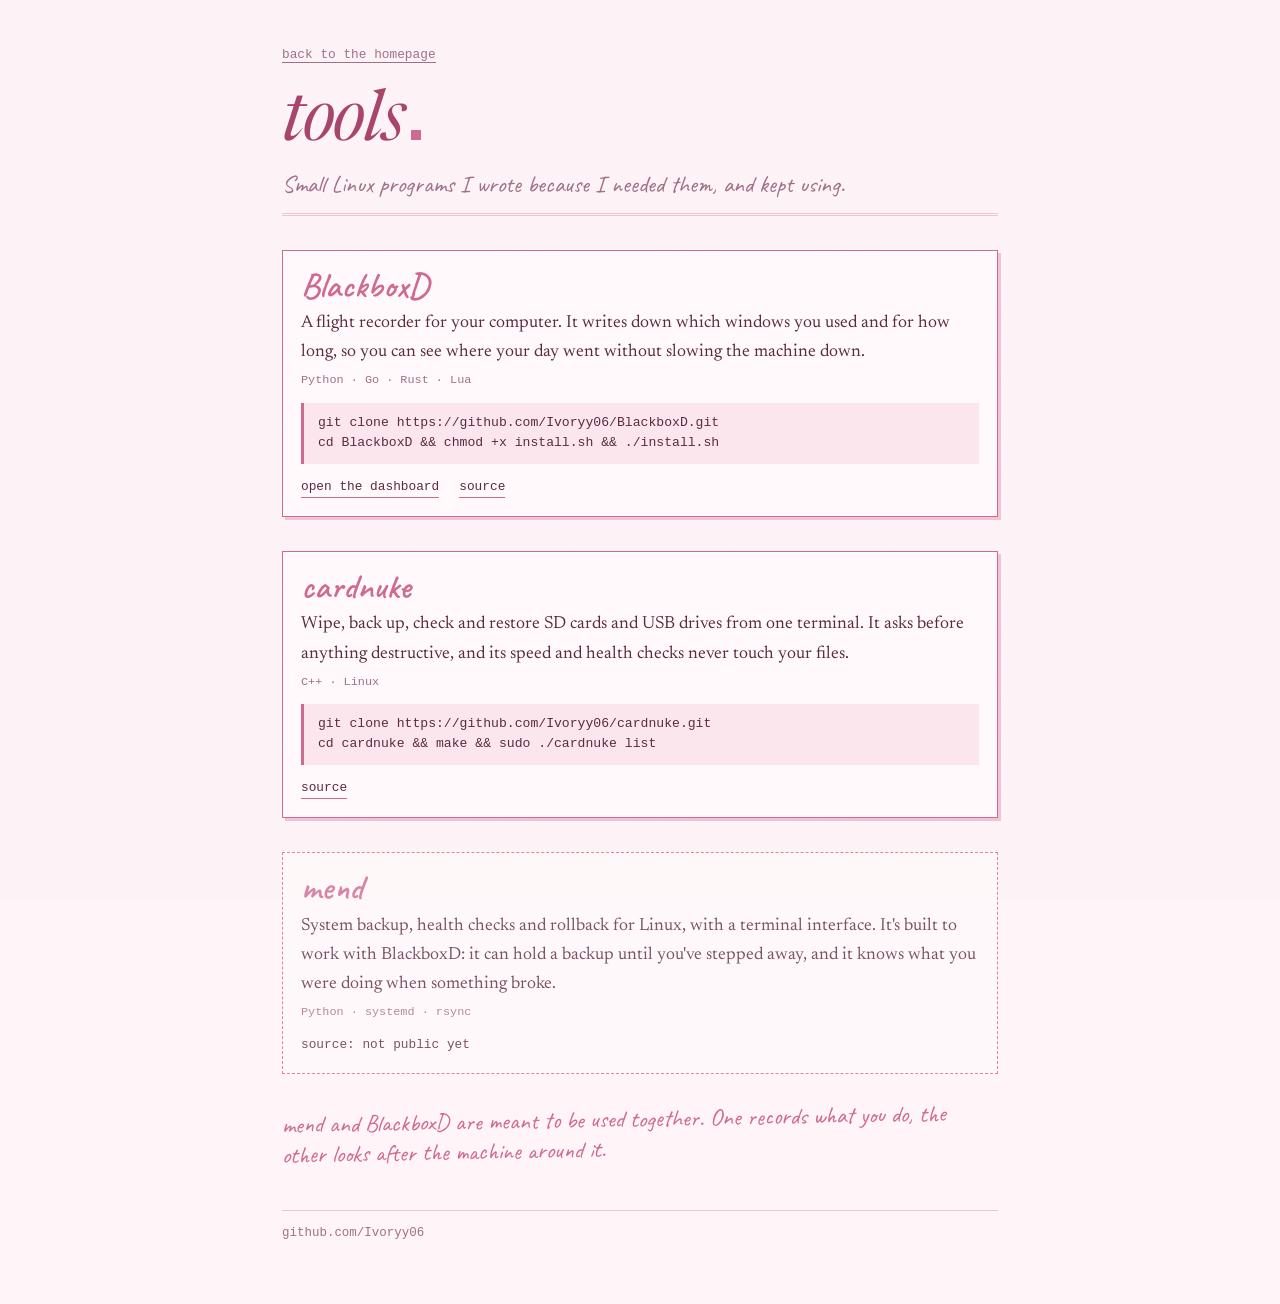
==== tools/index.html @ 8ffbf602 "Homepage: add Tools and What Remains. New tools page for BlackboxD, cardnuke and mend" ====
<!DOCTYPE html>
<html lang="en">
<head>
  <meta charset="UTF-8" />
  <meta name="viewport" content="width=device-width, initial-scale=1.0" />
  <title>Tools – Ivory</title>
  <meta name="description" content="Small Linux programs I wrote because I needed them: BlackboxD, cardnuke and mend." />
  <meta property="og:title" content="Tools – Ivory" />
  <meta property="og:description" content="Small Linux programs I wrote because I needed them: BlackboxD, cardnuke and mend." />
  <meta property="og:type" content="website" />
  <meta property="og:url" content="https://ivy06.me/tools/" />
  <link rel="icon" href="/favicon.svg" type="image/svg+xml" />
  <link rel="preconnect" href="https://fonts.googleapis.com" />
  <link rel="preconnect" href="https://fonts.gstatic.com" crossorigin />
  <link href="https://fonts.googleapis.com/css2?family=Caveat:wght@500;600&family=Newsreader:ital,opsz,wght@0,6..72,400;0,6..72,600;1,6..72,400&display=swap" rel="stylesheet" />
  <style>
    :root {
      --bg: #fff5f8; --sheet: #fff9fb; --ink: #5a2b40; --muted: #a07088;
      --rose: #cf6b91; --wine: #a8456b; --rule: #f0c4d8; --code: #fbe6ee;
      --serif: 'Newsreader', Georgia, 'Times New Roman', serif;
      --hand: 'Caveat', 'Segoe Print', 'Bradley Hand', cursive;
      --mono: ui-monospace, SFMono-Regular, Menlo, Consolas, monospace;
    }
    @media (prefers-color-scheme: dark) {
      :root { --bg: #1a0d12; --sheet: #2a1520; --ink: #f6dce6; --muted: #c090a8; --rose: #f0a0c0; --wine: #f6bdd3; --rule: #5a2f44; --code: #1f0f17; }
    }
    * { box-sizing: border-box; margin: 0; padding: 0; }
    body { background: var(--bg); color: var(--ink); font: 400 1.1rem/1.65 var(--serif); min-height: 100vh; }
    body::before { content: ""; position: fixed; inset: 0; pointer-events: none; opacity: .06; z-index: 0;
      background-image: url("data:image/svg+xml,%3Csvg xmlns='http://www.w3.org/2000/svg' width='160' height='160'%3E%3Cfilter id='n'%3E%3CfeTurbulence type='fractalNoise' baseFrequency='.9' numOctaves='2' stitchTiles='stitch'/%3E%3C/filter%3E%3Crect width='100%25' height='100%25' filter='url(%23n)'/%3E%3C/svg%3E"); }
    a { color: inherit; text-decoration: none; }
    :focus-visible { outline: 2px solid var(--rose); outline-offset: 3px; }
    .wrap { position: relative; z-index: 1; max-width: 760px; margin: 0 auto; padding: 40px 22px 60px; }
    .back { font-family: var(--mono); font-size: .8rem; color: var(--muted); border-bottom: 1px solid var(--muted); }
    .back:hover { color: var(--rose); border-bottom-color: var(--rose); }
    header { margin-top: 22px; padding-bottom: 14px; border-bottom: 3px double var(--rule); }
    h1 { font-size: clamp(2.8rem, 12vw, 4.4rem); font-style: italic; font-weight: 400; line-height: .95; letter-spacing: -.02em; color: var(--wine); }
    h1::after { content: ""; display: inline-block; width: .14em; height: .14em; margin-left: .1em; background: var(--rose); }
    .note { font-family: var(--hand); font-size: 1.5rem; line-height: 1.2; color: var(--muted); margin-top: 12px; max-width: 28em; }

    .tool { margin-top: 34px; padding: 16px 18px 18px; border: 1.5px solid var(--rose); background: var(--sheet); box-shadow: 3px 3px 0 var(--rule); }
    .tool.soon { border-style: dashed; box-shadow: none; opacity: .8; }
    .tool h2 { font-family: var(--hand); font-weight: 600; font-size: 2.2rem; line-height: 1.1; color: var(--rose); }
    .tool p { margin-top: 4px; }
    .tags { font-family: var(--mono); font-size: .74rem; color: var(--muted); margin-top: 8px; }
    pre { margin-top: 12px; padding: 10px 14px; background: var(--code); border-left: 3px solid var(--rose); font: .82rem/1.55 var(--mono); overflow-x: auto; white-space: pre; }
    .links { margin-top: 12px; display: flex; flex-wrap: wrap; gap: 6px 20px; font-family: var(--mono); font-size: .8rem; }
    .links a { border-bottom: 1px solid var(--rose); }
    .links a:hover { color: var(--rose); }
    .pair { margin-top: 30px; font-family: var(--hand); font-size: 1.5rem; line-height: 1.25; color: var(--rose); transform: rotate(-1deg); max-width: 28em; }
    footer { margin-top: 46px; padding-top: 12px; border-top: 1px solid var(--rule); font-family: var(--mono); font-size: .78rem; color: var(--muted); }
  </style>
</head>
<body>
  <div class="wrap">
    <a class="back" href="/">back to the homepage</a>
    <header>
      <h1>tools</h1>
      <p class="note">Small Linux programs I wrote because I needed them, and kept using.</p>
    </header>

    <section class="tool">
      <h2>BlackboxD</h2>
      <p>A flight recorder for your computer. It writes down which windows you used and for how long, so you can see where your day went without slowing the machine down.</p>
      <p class="tags">Python · Go · Rust · Lua</p>
      <pre>git clone https://github.com/Ivoryy06/BlackboxD.git
cd BlackboxD &amp;&amp; chmod +x install.sh &amp;&amp; ./install.sh</pre>
      <div class="links"><a href="/BlackboxD/">open the dashboard</a><a href="https://github.com/Ivoryy06/BlackboxD" target="_blank" rel="noopener noreferrer">source</a></div>
    </section>

    <section class="tool">
      <h2>cardnuke</h2>
      <p>Wipe, back up, check and restore SD cards and USB drives from one terminal. It asks before anything destructive, and its speed and health checks never touch your files.</p>
      <p class="tags">C++ · Linux</p>
      <pre>git clone https://github.com/Ivoryy06/cardnuke.git
cd cardnuke &amp;&amp; make &amp;&amp; sudo ./cardnuke list</pre>
      <div class="links"><a href="https://github.com/Ivoryy06/cardnuke" target="_blank" rel="noopener noreferrer">source</a></div>
    </section>

    <section class="tool soon">
      <h2>mend</h2>
      <p>System backup, health checks and rollback for Linux, with a terminal interface. It's built to work with BlackboxD: it can hold a backup until you've stepped away, and it knows what you were doing when something broke.</p>
      <p class="tags">Python · systemd · rsync</p>
      <div class="links"><span>source: not public yet</span></div>
    </section>

    <p class="pair">mend and BlackboxD are meant to be used together. One records what you do, the other looks after the machine around it.</p>

    <footer><a href="https://github.com/Ivoryy06" target="_blank" rel="noopener noreferrer">github.com/Ivoryy06</a></footer>
  </div>
</body>
</html>
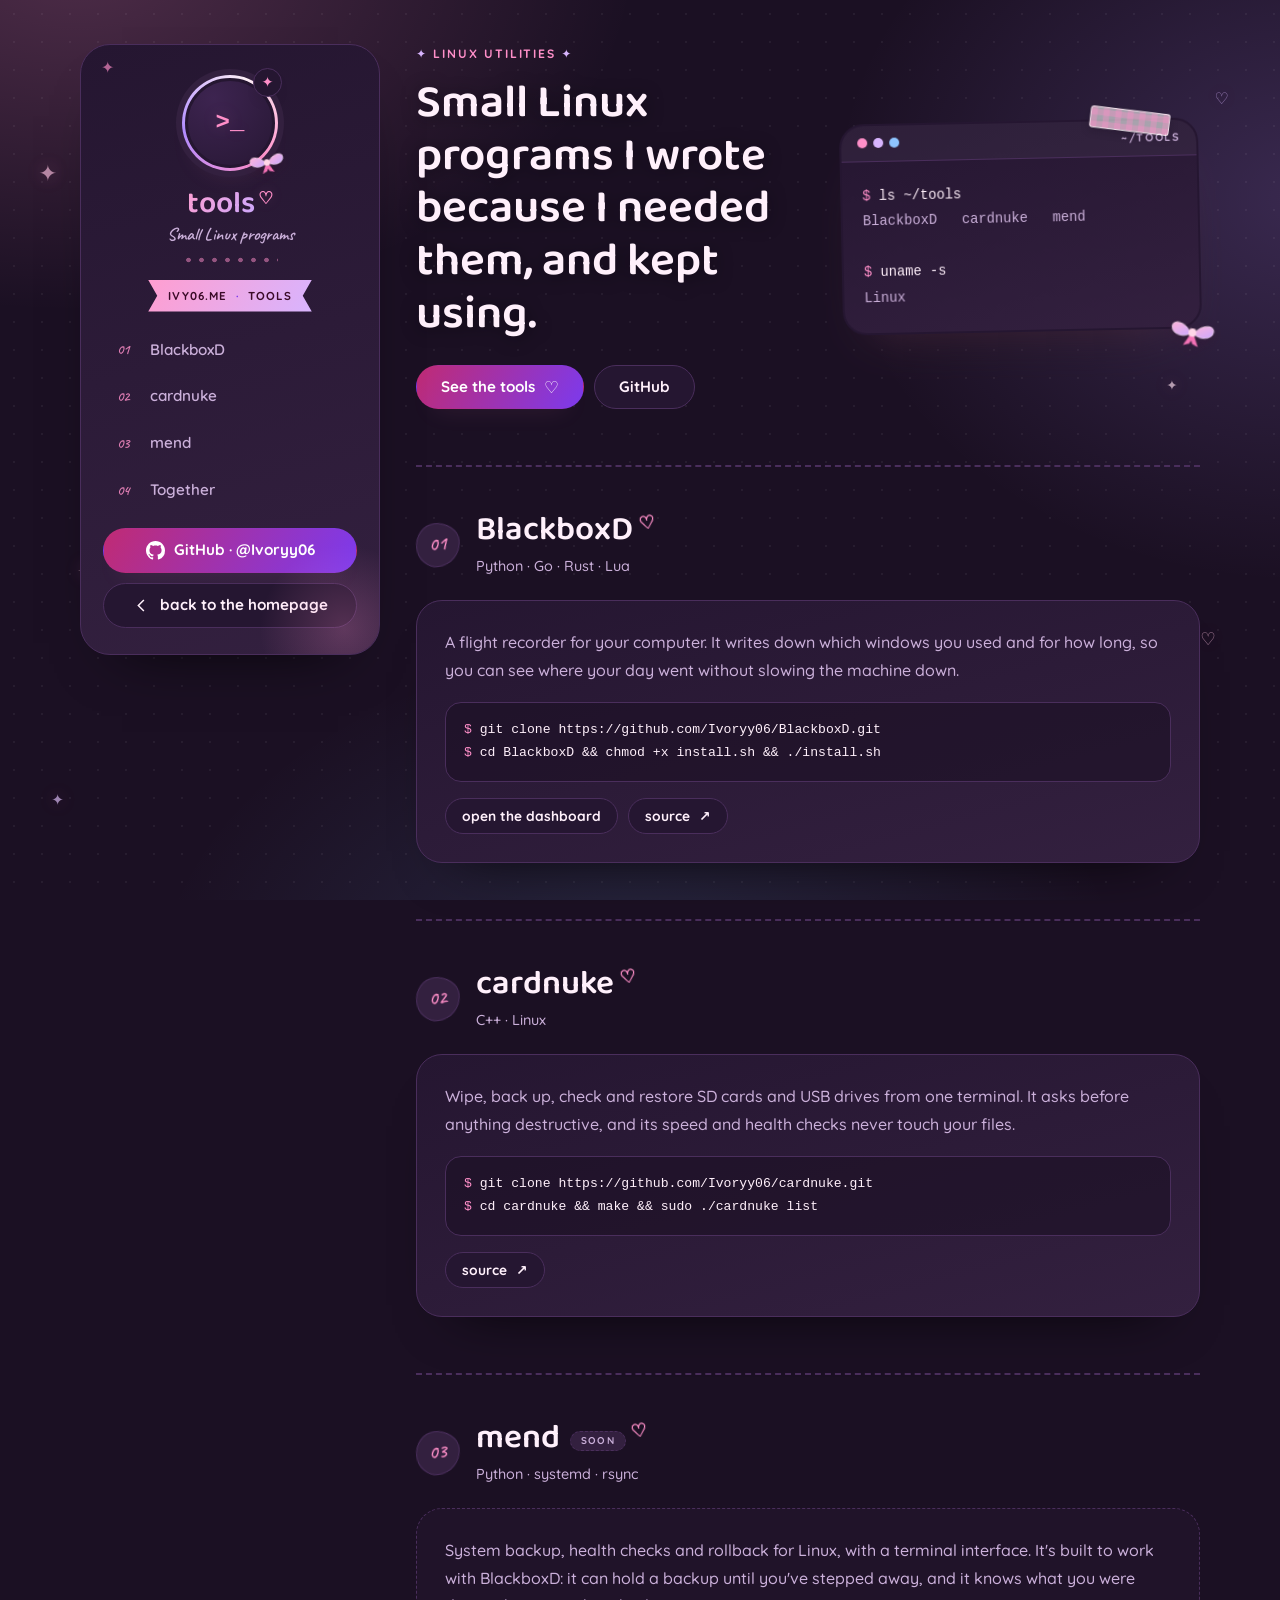
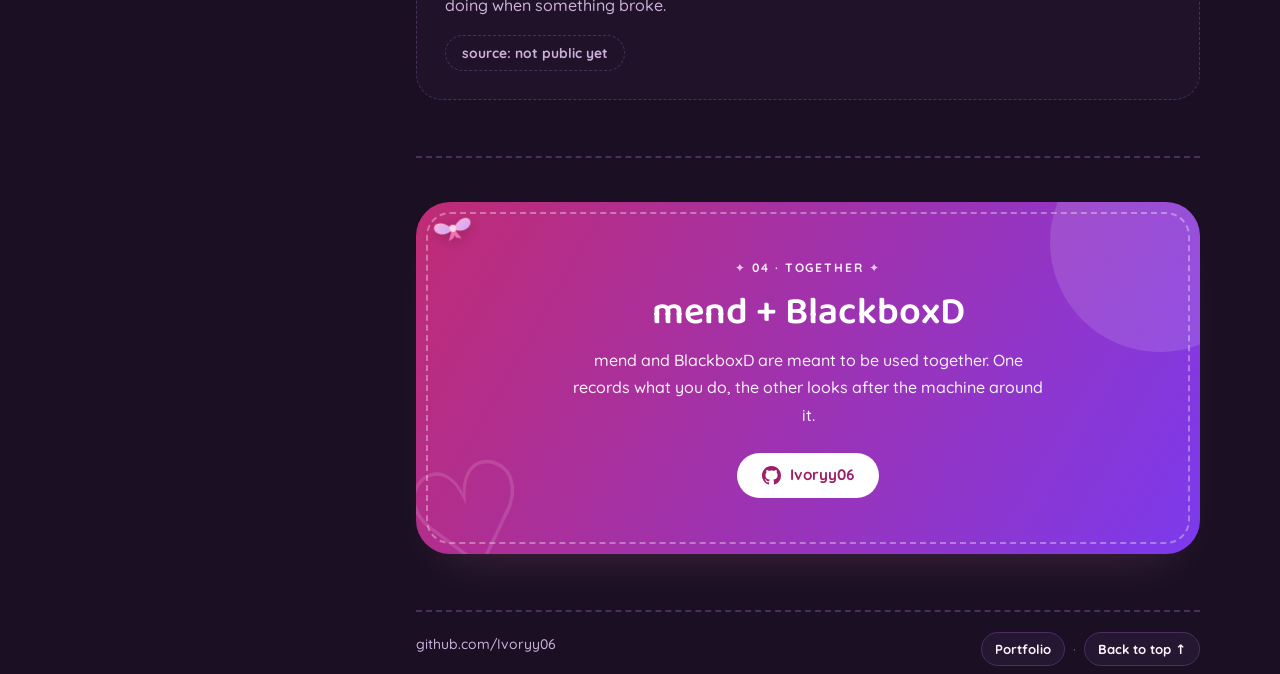
==== commit 86d94811: "restyle the tools page to match the dark diary palette" ====
--- a/tools/index.html
+++ b/tools/index.html
@@ -2,91 +2,639 @@
 <html lang="en">
 <head>
   <meta charset="UTF-8" />
-  <meta name="viewport" content="width=device-width, initial-scale=1.0" />
+  <meta name="viewport" content="width=device-width, initial-scale=1, viewport-fit=cover" />
   <title>Tools – Ivory</title>
   <meta name="description" content="Small Linux programs I wrote because I needed them: BlackboxD, cardnuke and mend." />
   <meta property="og:title" content="Tools – Ivory" />
   <meta property="og:description" content="Small Linux programs I wrote because I needed them: BlackboxD, cardnuke and mend." />
   <meta property="og:type" content="website" />
   <meta property="og:url" content="https://ivy06.me/tools/" />
+  <meta name="color-scheme" content="dark" />
+  <meta name="theme-color" content="#1b1023" />
   <link rel="icon" href="/favicon.svg" type="image/svg+xml" />
   <link rel="preconnect" href="https://fonts.googleapis.com" />
   <link rel="preconnect" href="https://fonts.gstatic.com" crossorigin />
-  <link href="https://fonts.googleapis.com/css2?family=Caveat:wght@500;600&family=Newsreader:ital,opsz,wght@0,6..72,400;0,6..72,600;1,6..72,400&display=swap" rel="stylesheet" />
+  <link href="https://fonts.googleapis.com/css2?family=Baloo+2:wght@500;600;700&family=Caveat:wght@500;600&family=Quicksand:wght@400;500;600;700&display=swap" rel="stylesheet" />
   <style>
+    /* The same dark candy palette as the diary and the portfolio. */
     :root {
-      --bg: #fff5f8; --sheet: #fff9fb; --ink: #5a2b40; --muted: #a07088;
-      --rose: #cf6b91; --wine: #a8456b; --rule: #f0c4d8; --code: #fbe6ee;
-      --serif: 'Newsreader', Georgia, 'Times New Roman', serif;
-      --hand: 'Caveat', 'Segoe Print', 'Bradley Hand', cursive;
+      color-scheme: dark;
+      --bg: #1b1023;
+      --panel: #251631;
+      --panel-2: #33203f;
+      --line: #4a2e5c;
+      --text: #fff0fb;
+      --muted: #cbb0da;
+      --primary: #ff8fc9;
+      --accent: #d8b4fe;
+      --grad: linear-gradient(120deg, #ff8fc9, #b18cff);
+      --grad-strong: linear-gradient(120deg, #c02b74, #7c3aed);
+      --grad-text: linear-gradient(120deg, #ff9ed0, #c9a8ff);
+      --surface: linear-gradient(165deg, #251631, #33203f);
+      --shadow: 0 30px 60px -42px rgba(0, 0, 0, .95);
+      --glow: rgba(255, 143, 201, .22);
+      --pastel-panel: linear-gradient(160deg, rgba(255, 182, 216, .20), rgba(201, 168, 255, .16));
+      --font-display: "Baloo 2", "Trebuchet MS", "Segoe UI", sans-serif;
+      --font-body: "Quicksand", system-ui, -apple-system, "Segoe UI", sans-serif;
+      --font-hand: "Caveat", "Segoe Script", cursive;
       --mono: ui-monospace, SFMono-Regular, Menlo, Consolas, monospace;
-    }
-    @media (prefers-color-scheme: dark) {
-      :root { --bg: #1a0d12; --sheet: #2a1520; --ink: #f6dce6; --muted: #c090a8; --rose: #f0a0c0; --wine: #f6bdd3; --rule: #5a2f44; --code: #1f0f17; }
-    }
-    * { box-sizing: border-box; margin: 0; padding: 0; }
-    body { background: var(--bg); color: var(--ink); font: 400 1.1rem/1.65 var(--serif); min-height: 100vh; }
-    body::before { content: ""; position: fixed; inset: 0; pointer-events: none; opacity: .06; z-index: 0;
-      background-image: url("data:image/svg+xml,%3Csvg xmlns='http://www.w3.org/2000/svg' width='160' height='160'%3E%3Cfilter id='n'%3E%3CfeTurbulence type='fractalNoise' baseFrequency='.9' numOctaves='2' stitchTiles='stitch'/%3E%3C/filter%3E%3Crect width='100%25' height='100%25' filter='url(%23n)'/%3E%3C/svg%3E"); }
-    a { color: inherit; text-decoration: none; }
-    :focus-visible { outline: 2px solid var(--rose); outline-offset: 3px; }
-    .wrap { position: relative; z-index: 1; max-width: 760px; margin: 0 auto; padding: 40px 22px 60px; }
-    .back { font-family: var(--mono); font-size: .8rem; color: var(--muted); border-bottom: 1px solid var(--muted); }
-    .back:hover { color: var(--rose); border-bottom-color: var(--rose); }
-    header { margin-top: 22px; padding-bottom: 14px; border-bottom: 3px double var(--rule); }
-    h1 { font-size: clamp(2.8rem, 12vw, 4.4rem); font-style: italic; font-weight: 400; line-height: .95; letter-spacing: -.02em; color: var(--wine); }
-    h1::after { content: ""; display: inline-block; width: .14em; height: .14em; margin-left: .1em; background: var(--rose); }
-    .note { font-family: var(--hand); font-size: 1.5rem; line-height: 1.2; color: var(--muted); margin-top: 12px; max-width: 28em; }
-
-    .tool { margin-top: 34px; padding: 16px 18px 18px; border: 1.5px solid var(--rose); background: var(--sheet); box-shadow: 3px 3px 0 var(--rule); }
-    .tool.soon { border-style: dashed; box-shadow: none; opacity: .8; }
-    .tool h2 { font-family: var(--hand); font-weight: 600; font-size: 2.2rem; line-height: 1.1; color: var(--rose); }
-    .tool p { margin-top: 4px; }
-    .tags { font-family: var(--mono); font-size: .74rem; color: var(--muted); margin-top: 8px; }
-    pre { margin-top: 12px; padding: 10px 14px; background: var(--code); border-left: 3px solid var(--rose); font: .82rem/1.55 var(--mono); overflow-x: auto; white-space: pre; }
-    .links { margin-top: 12px; display: flex; flex-wrap: wrap; gap: 6px 20px; font-family: var(--mono); font-size: .8rem; }
-    .links a { border-bottom: 1px solid var(--rose); }
-    .links a:hover { color: var(--rose); }
-    .pair { margin-top: 30px; font-family: var(--hand); font-size: 1.5rem; line-height: 1.25; color: var(--rose); transform: rotate(-1deg); max-width: 28em; }
-    footer { margin-top: 46px; padding-top: 12px; border-top: 1px solid var(--rule); font-family: var(--mono); font-size: .78rem; color: var(--muted); }
+      --max: 1120px;
+      --ease: cubic-bezier(.22, .75, .3, 1);
+    }
+
+    * { box-sizing: border-box; }
+    html { scroll-behavior: smooth; scroll-padding-top: 24px; -webkit-text-size-adjust: 100%; }
+    body {
+      margin: 0;
+      background: var(--bg);
+      color: var(--text);
+      font: 500 1rem/1.7 var(--font-body);
+      -webkit-font-smoothing: antialiased;
+      overflow-x: hidden;
+      scrollbar-color: var(--primary) transparent;
+      scrollbar-width: thin;
+    }
+    ::-webkit-scrollbar { width: 12px; height: 12px; }
+    ::-webkit-scrollbar-track { background: transparent; }
+    ::-webkit-scrollbar-thumb { background: var(--grad); border: 3px solid var(--bg); border-radius: 999px; }
+
+    /* A soft pink / lavender / sky wash instead of a photo backdrop. */
+    body::before {
+      content: "";
+      position: fixed;
+      inset: 0;
+      z-index: -2;
+      pointer-events: none;
+      background:
+        radial-gradient(900px 560px at 6% -4%, rgba(255, 143, 201, .22), transparent 62%),
+        radial-gradient(760px 620px at 102% 22%, rgba(177, 140, 255, .20), transparent 62%),
+        radial-gradient(820px 600px at 50% 112%, rgba(120, 190, 255, .14), transparent 60%),
+        var(--bg);
+    }
+    /* A faint dot grid, like a page of squared paper. */
+    body::after {
+      content: "";
+      position: fixed;
+      inset: 0;
+      z-index: -1;
+      pointer-events: none;
+      opacity: .4;
+      background-image: radial-gradient(rgba(255, 240, 251, .14) 1px, transparent 1.5px);
+      background-size: 28px 28px;
+    }
+
+    img { max-width: 100%; display: block; }
+    a { color: var(--accent); }
+    ::selection { background: #ffb3d9; color: #3a0b28; }
+    :focus-visible { outline: 3px solid var(--accent); outline-offset: 3px; border-radius: 10px; }
+
+    .skip {
+      position: fixed; left: 16px; top: -70px; z-index: 100;
+      padding: 10px 16px; border-radius: 999px;
+      background: var(--primary); color: var(--panel);
+      text-decoration: none; font-weight: 700; transition: top .2s;
+    }
+    .skip:focus { top: 14px; }
+
+    /* Pink sparkles drifting behind the cards. */
+    .sparkles { position: fixed; inset: 0; z-index: -1; overflow: hidden; pointer-events: none; }
+    .sparkles span {
+      position: absolute; line-height: 1; opacity: .65;
+      text-shadow: 0 0 18px rgba(255, 143, 201, .5);
+      animation: drift 9s ease-in-out infinite;
+    }
+    .sparkles .s1 { left: 3%; top: 18%; font-size: 1.4rem; color: #ffc2e2; }
+    .sparkles .s2 { right: 4%; top: 10%; font-size: 1rem; color: #d8b4fe; animation-delay: -2.5s; }
+    .sparkles .s3 { left: 6%; top: 62%; font-size: 1.5rem; color: #ffd6ec; animation-delay: -4.5s; }
+    .sparkles .s4 { right: 5%; top: 70%; font-size: 1.1rem; color: #ffc2e2; animation-delay: -1.5s; }
+    .sparkles .s5 { left: 4%; top: 88%; font-size: .95rem; color: #e3c4ff; animation-delay: -6s; }
+    .sparkles .s6 { right: 8%; top: 42%; font-size: .85rem; color: #ffe0f1; animation-delay: -3.5s; }
+
+    /* The little bow drawing, reused as a sticker. */
+    .sprite { position: absolute; width: 0; height: 0; overflow: hidden; }
+    .bow { position: absolute; display: block; pointer-events: none; filter: drop-shadow(0 4px 6px rgba(60, 10, 40, .25)); }
+
+    /* Page frame: profile card on the left, content on the right. */
+    .stage {
+      width: min(var(--max), 100% - 32px);
+      margin: 0 auto;
+      padding: clamp(16px, 4vw, 44px) 0 0;
+      display: grid;
+      gap: clamp(20px, 3vw, 36px);
+      align-items: start;
+    }
+    .card {
+      background: var(--surface);
+      border: 1.5px solid var(--line);
+      border-radius: 28px;
+      box-shadow: var(--shadow);
+    }
+
+    /* ---------- profile card ---------- */
+    .side { position: sticky; top: clamp(16px, 4vw, 44px); }
+    .profile { position: relative; padding: 26px 22px; display: grid; gap: 16px; border-radius: 30px; overflow: hidden; }
+    .profile::before {
+      content: "✦"; position: absolute; top: 14px; left: 20px;
+      font: 600 1rem/1 var(--font-body); color: var(--primary); opacity: .65;
+      animation: twinkle 4s ease-in-out infinite; pointer-events: none;
+    }
+    .profile::after {
+      content: ""; position: absolute; right: -50px; bottom: -60px; width: 170px; height: 170px;
+      border-radius: 50%; background: radial-gradient(circle, var(--glow), transparent 70%); pointer-events: none;
+    }
+
+    .avatar {
+      position: relative; width: 96px; height: 96px; margin: 4px auto 0; padding: 3px;
+      border-radius: 50%; background: conic-gradient(from 140deg, #ff8fc9, #b18cff, #fff0f8, #ff8fc9);
+      box-shadow: 0 0 0 6px var(--panel-2), 0 16px 30px -20px var(--glow);
+      animation: bob 7s ease-in-out infinite;
+    }
+    .avatar::after {
+      content: "✦"; position: absolute; top: -7px; right: -4px; display: grid; place-items: center;
+      width: 27px; height: 27px; border-radius: 50%;
+      background: var(--panel); color: var(--primary); border: 1.5px solid var(--line);
+      font: 700 .9rem/1 var(--font-body); box-shadow: 0 8px 16px -10px rgba(0, 0, 0, .45);
+      animation: twinkle 3.5s ease-in-out infinite;
+    }
+    .avatar-face {
+      display: grid; place-items: center; width: 100%; height: 100%;
+      border-radius: 50%; border: 3px solid var(--panel);
+      background: radial-gradient(120% 120% at 30% 20%, #3d2450, #251631);
+      font: 600 1.5rem/1 var(--mono); color: var(--primary);
+      text-shadow: 0 0 18px var(--glow);
+    }
+    .avatar-bow { right: -8px; bottom: -4px; width: 38px; height: 24px; transform: rotate(-10deg); }
+
+    .who { text-align: center; }
+    .name {
+      margin: 0; font: 600 1.9rem/1.1 var(--font-display);
+      letter-spacing: 0; color: var(--text);
+    }
+    .name::after {
+      content: "♡"; display: inline-block; margin-left: .22em; font-size: .55em;
+      color: var(--primary); vertical-align: .5em; text-shadow: 0 0 14px var(--glow);
+      animation: twinkle 4.5s ease-in-out infinite;
+    }
+    .name em {
+      font-style: normal;
+      background: var(--grad-text); -webkit-background-clip: text; background-clip: text; color: transparent;
+    }
+    .role { margin: 4px 0 0; font: 600 1.12rem/1.2 var(--font-hand); color: var(--muted); }
+    .role::after {
+      content: ""; display: block; width: 96px; height: 8px; margin: 10px auto 0;
+      background: radial-gradient(circle, var(--primary) 0 2px, transparent 2.6px) repeat-x;
+      background-size: 13px 8px; opacity: .5;
+    }
+
+    /* The little ribbon under the avatar. */
+    .where {
+      margin: 0 auto; padding: 6px 20px; width: fit-content;
+      background: linear-gradient(120deg, #ff9ed0, #d8b4fe);
+      color: #3a0b28; font-size: .72rem; font-weight: 800;
+      letter-spacing: .1em; text-transform: uppercase;
+      clip-path: polygon(0 0, 100% 0, calc(100% - 9px) 50%, 100% 100%, 0 100%, 9px 50%);
+      box-shadow: 0 8px 16px -10px var(--glow);
+    }
+    .where span { margin: 0 .35em; color: #7c3aed; }
+
+    .menu { display: flex; flex-direction: column; gap: 3px; }
+    .menu a {
+      display: flex; align-items: center; gap: 10px;
+      padding: 9px 14px; border-radius: 999px; text-decoration: none;
+      font-size: .95rem; font-weight: 600; color: var(--muted);
+      transition: background .18s, color .18s, transform .18s var(--ease);
+    }
+    .menu .n { font: 600 .9rem/1 var(--font-hand); color: var(--primary); opacity: .85; min-width: 1.6em; }
+    .menu a:hover { background: var(--panel-2); color: var(--text); transform: translateX(3px); }
+    .menu a::after {
+      content: "♡"; margin-left: auto; font-size: .8rem; color: var(--primary);
+      opacity: 0; transform: scale(.5) rotate(-14deg);
+      transition: opacity .18s, transform .25s var(--ease);
+    }
+    .menu a:hover::after { opacity: 1; transform: none; }
+
+    /* ---------- buttons ---------- */
+    .btn {
+      display: inline-flex; align-items: center; justify-content: center; gap: 9px;
+      padding: 12px 24px; border-radius: 999px; border: 1.5px solid transparent;
+      font: 700 .95rem/1.2 var(--font-body); text-decoration: none; cursor: pointer;
+      transition: transform .25s cubic-bezier(.34, 1.56, .64, 1), background .2s, border-color .2s, color .2s, box-shadow .25s;
+    }
+    .btn svg { width: 19px; height: 19px; fill: none; stroke: currentColor; stroke-width: 1.9; }
+    .btn svg.ico-fill { stroke: none; }
+    .btn svg.ico-fill path { fill: currentColor; stroke: none; }
+    .btn.primary { background: var(--grad-strong); color: #fff; box-shadow: 0 14px 26px -18px var(--glow); }
+    .btn.primary:hover { transform: translateY(-2px) rotate(-1deg); box-shadow: 0 20px 32px -16px var(--glow); filter: brightness(1.06); }
+    .btn.ghost { background: var(--panel); color: var(--text); border-color: var(--line); }
+    .btn.ghost:hover { border-color: var(--primary); color: var(--primary); background: var(--panel-2); transform: translateY(-2px); }
+    .btn.primary:active, .btn.ghost:active { transform: scale(.96); }
+    .btn.wide { width: 100%; }
+    .btn.small { padding: 9px 16px; font-size: .86rem; }
+    .btn.small svg { width: 16px; height: 16px; }
+    .profile-actions { display: grid; gap: 10px; }
+
+    /* ---------- main column ---------- */
+    .main { display: grid; gap: clamp(34px, 5vw, 56px); padding-bottom: 8px; min-width: 0; }
+    /* Let columns shrink on small screens, so long code lines scroll inside their box. */
+    .stage > *, .main > *, .hero > *, .block { min-width: 0; }
+
+    .hero { display: grid; gap: 26px; align-items: center; }
+    .eyebrow {
+      margin: 0 0 12px; font-size: .76rem; font-weight: 700; letter-spacing: .16em;
+      text-transform: uppercase; color: var(--primary);
+    }
+    .eyebrow::before { content: "✦ "; color: var(--accent); }
+    .eyebrow::after { content: " ✦"; color: var(--accent); }
+    .hero-title {
+      margin: 0; font: 600 clamp(2.05rem, 4.4vw, 2.9rem)/1.14 var(--font-display);
+      letter-spacing: 0; color: var(--text); text-shadow: 0 2px 18px rgba(10, 5, 15, .45);
+    }
+    .hero-p { margin: 16px 0 0; max-width: 34em; color: var(--muted); }
+    .cta { display: flex; flex-wrap: wrap; gap: 10px; margin-top: 24px; }
+    .cta .btn.primary::after { content: "♡"; font-size: 1.1em; line-height: 1; transition: transform .25s var(--ease); }
+    .cta .btn.primary:hover::after { transform: scale(1.35) rotate(-14deg); }
+
+    /* The terminal drawing stands in for the portfolio's photo. */
+    .terminal-wrap { position: relative; transform: rotate(-1.2deg); }
+    .terminal-wrap::before {
+      content: ""; position: absolute; top: -9px; right: 28px; z-index: 2; width: 78px; height: 20px;
+      background-color: rgba(255, 255, 255, .58);
+      background-image:
+        repeating-linear-gradient(0deg, rgba(255, 143, 201, .34) 0 6px, transparent 6px 12px),
+        repeating-linear-gradient(90deg, rgba(255, 143, 201, .34) 0 6px, transparent 6px 12px);
+      border: 1px solid rgba(255, 255, 255, .7); border-radius: 3px;
+      transform: rotate(8deg); box-shadow: 0 3px 8px rgba(15, 6, 22, .18); pointer-events: none;
+    }
+    .terminal {
+      overflow: hidden; border-radius: 24px;
+      border: 2px solid var(--panel); background: var(--surface);
+      box-shadow: 0 26px 45px -30px var(--glow), var(--shadow);
+    }
+    .term-bar {
+      display: flex; align-items: center; gap: 6px; padding: 12px 16px;
+      background: rgba(255, 255, 255, .04); border-bottom: 1.5px solid var(--line);
+    }
+    .term-bar i { width: 10px; height: 10px; border-radius: 50%; background: #ff8fc9; }
+    .term-bar i:nth-child(2) { background: #d8b4fe; }
+    .term-bar i:nth-child(3) { background: #8ec5ff; }
+    .term-bar b {
+      margin-left: auto; font: 700 .68rem/1 var(--font-body);
+      letter-spacing: .14em; text-transform: uppercase; color: var(--muted);
+    }
+    .terminal pre {
+      margin: 0; padding: 22px 20px; overflow-x: auto;
+      font: 500 .86rem/1.85 var(--mono); color: var(--text);
+    }
+    .terminal .p { color: var(--primary); }
+    .terminal .out { color: var(--muted); }
+    .terminal-wrap .bow { right: -14px; bottom: -20px; width: 48px; height: 30px; transform: rotate(10deg); z-index: 3; }
+
+    /* ---------- section blocks ---------- */
+    .block { padding-top: clamp(28px, 4vw, 44px); border-top: 2px dashed var(--line); }
+    .block-head { display: flex; gap: 16px; align-items: center; margin-bottom: 22px; }
+    .block-head .num {
+      flex: none; display: grid; place-items: center; width: 44px; height: 44px;
+      border-radius: 46% 54% 55% 45% / 52% 44% 56% 48%;
+      background: var(--panel-2); border: 1.5px solid var(--line);
+      font: 600 1.2rem/1 var(--font-hand); color: var(--primary); transform: rotate(-6deg);
+    }
+    .block-head h2 {
+      margin: 0; font: 600 clamp(1.6rem, 3vw, 2.1rem)/1.15 var(--font-display);
+      letter-spacing: 0; color: var(--text);
+    }
+    .block-head h2::after {
+      content: "♡"; display: inline-block; margin-left: .3em; font-size: .55em;
+      color: var(--primary); vertical-align: .55em; transform: rotate(-10deg);
+    }
+    .block-head p:not(.eyebrow) { margin: 4px 0 0; font-size: .9rem; color: var(--muted); }
+    .soon-badge {
+      display: inline-block; margin-left: 10px; padding: 4px 10px; border-radius: 999px;
+      background: var(--panel-2); border: 1px dashed var(--line); color: var(--muted);
+      font: 700 .62rem/1 var(--font-body); letter-spacing: .12em; text-transform: uppercase;
+      vertical-align: .35em;
+    }
+
+    /* One card per tool. */
+    .tool { position: relative; padding: clamp(20px, 3vw, 28px); border-radius: 26px; }
+    .tool p:not(.tags) { margin: 0; color: var(--muted); max-width: 46em; }
+    .tags {
+      display: inline-block; margin: 0; padding: 5px 12px; border-radius: 999px;
+      background: var(--panel-2); border: 1px solid var(--line);
+      font: 700 .68rem/1.2 var(--font-body); letter-spacing: .06em; text-transform: uppercase; color: var(--muted);
+    }
+    .code {
+      margin: 18px 0 0; padding: 16px 18px; overflow-x: auto;
+      border-radius: 16px; border: 1.5px solid var(--line);
+      background: rgba(27, 16, 35, .6);
+      font: .82rem/1.75 var(--mono); color: var(--text); white-space: pre;
+    }
+    .code .p { color: var(--primary); }
+    .links { display: flex; flex-wrap: wrap; gap: 10px; margin-top: 16px; }
+    .links .soon-text {
+      display: inline-flex; align-items: center; padding: 9px 16px;
+      border-radius: 999px; border: 1.5px dashed var(--line);
+      color: var(--muted); font: 700 .86rem/1.2 var(--font-body);
+    }
+    .tool.soon { border-style: dashed; background: rgba(37, 22, 49, .55); box-shadow: none; }
+
+    /* The closing note, like the portfolio's contact card. */
+    .contact {
+      position: relative; overflow: hidden; text-align: center; color: #fff;
+      padding: clamp(36px, 5vw, 56px) clamp(22px, 4vw, 44px);
+      border-radius: 34px; background: var(--grad-strong);
+      box-shadow: 0 28px 50px -32px var(--glow);
+      outline: 2px dashed rgba(255, 255, 255, .35); outline-offset: -12px;
+    }
+    .contact::before {
+      content: "♡"; position: absolute; left: -12px; bottom: -34px;
+      font: 600 9rem/1 var(--font-body); color: rgba(255, 255, 255, .13);
+      transform: rotate(-14deg); pointer-events: none;
+    }
+    .contact::after {
+      content: ""; position: absolute; right: -70px; top: -70px; width: 220px; height: 220px;
+      border-radius: 50%; background: rgba(255, 255, 255, .12); pointer-events: none;
+    }
+    .contact-bow { top: 14px; left: 16px; width: 42px; height: 26px; transform: rotate(-12deg); z-index: 1; }
+    .eyebrow.light { color: rgba(255, 255, 255, .9); }
+    .eyebrow.light::before, .eyebrow.light::after { color: rgba(255, 255, 255, .75); }
+    .contact h2 { margin: 0; font: 600 clamp(1.8rem, 3.4vw, 2.4rem)/1.15 var(--font-display); letter-spacing: 0; }
+    .contact p:not(.eyebrow) { margin: 12px auto 24px; max-width: 30em; color: rgba(255, 255, 255, .94); }
+    .contact-actions { display: flex; flex-wrap: wrap; gap: 10px; justify-content: center; }
+    .btn.light { background: #fff; color: #9c1f68; }
+    .btn.light:hover { background: #fff2f8; transform: translateY(-2px); }
+    .btn.ghost-light { background: transparent; color: #fff; border-color: rgba(255, 255, 255, .55); }
+    .btn.ghost-light:hover { background: rgba(255, 255, 255, .16); color: #fff; transform: translateY(-2px); }
+
+    /* ---------- footer ---------- */
+    .foot {
+      display: flex; flex-wrap: wrap; justify-content: space-between; gap: 8px;
+      padding-top: 20px; border-top: 2px dashed var(--line);
+      font-size: .87rem; color: var(--muted);
+    }
+    .foot p { margin: 0; }
+    .foot a { color: var(--muted); text-decoration: none; font-weight: 700; }
+    .foot a:hover { color: var(--primary); }
+    .foot-links { display: flex; gap: 8px; align-items: center; }
+    .foot-links a {
+      display: inline-flex; align-items: center; padding: 5px 13px; border-radius: 999px;
+      background: var(--panel); border: 1.5px solid var(--line); color: var(--text);
+      font-size: .82rem; text-decoration: none;
+      transition: transform .2s var(--ease), border-color .2s, color .2s;
+    }
+    .foot-links a:hover { border-color: var(--primary); color: var(--primary); transform: translateY(-2px); }
+    .foot-links span { opacity: .45; }
+
+    /* ---------- little animations ---------- */
+    @keyframes bob {
+      0%, 100% { transform: translateY(0); }
+      50% { transform: translateY(-4px); }
+    }
+    @keyframes twinkle {
+      0%, 100% { opacity: .6; transform: scale(.92) rotate(0); }
+      50% { opacity: 1; transform: scale(1.1) rotate(14deg); }
+    }
+    @keyframes drift {
+      0%, 100% { transform: translateY(0) rotate(-4deg); opacity: .45; }
+      50% { transform: translateY(-12px) rotate(8deg); opacity: .85; }
+    }
+
+    /* Gentle fade in, only when JavaScript is running. */
+    .js .reveal { opacity: 0; transform: translateY(14px); transition: opacity .55s var(--ease), transform .55s var(--ease); }
+    .js .reveal.in { opacity: 1; transform: none; }
+
+    /* ---------- wide screens ---------- */
+    @media (min-width: 980px) {
+      .stage { grid-template-columns: 300px minmax(0, 1fr); }
+      .hero { grid-template-columns: 1.05fr .95fr; gap: 28px; }
+    }
+
+    /* ---------- phones and small tablets ---------- */
+    @media (max-width: 979px) {
+      .side { position: static; }
+      .avatar { width: 78px; height: 78px; }
+      .name { font-size: 1.55rem; }
+      .menu { flex-direction: row; flex-wrap: wrap; gap: 6px; }
+      .menu a { padding: 7px 14px; border-radius: 999px; background: var(--panel-2); font-size: .87rem; }
+      .menu a:hover { transform: translateY(-1px); }
+      .menu .n { display: none; }
+      .profile { padding: 20px 18px; gap: 14px; }
+      .hero-title { font-size: clamp(1.9rem, 6vw, 2.5rem); }
+    }
+
+    @media (max-width: 560px) {
+      .avatar { width: 70px; height: 70px; }
+      .name { font-size: 1.4rem; }
+      .menu { gap: 4px; }
+      .menu a { padding: 6px 10px; font-size: .78rem; }
+      .cta .btn { flex: 1; }
+      .terminal-wrap { transform: none; }
+      .terminal pre { font-size: .78rem; padding: 18px 16px; }
+      .terminal-wrap::before { width: 58px; height: 17px; right: 18px; }
+      .avatar-bow { width: 32px; height: 20px; }
+      .contact-bow { width: 36px; height: 22px; }
+    }
+
+    /* ---------- respect reduced motion ---------- */
+    @media (prefers-reduced-motion: reduce) {
+      html { scroll-behavior: auto; }
+      *, *::before, *::after { animation: none !important; transition: none !important; }
+      .js .reveal { opacity: 1; transform: none; }
+    }
   </style>
 </head>
-<body>
-  <div class="wrap">
-    <a class="back" href="/">back to the homepage</a>
-    <header>
-      <h1>tools</h1>
-      <p class="note">Small Linux programs I wrote because I needed them, and kept using.</p>
-    </header>
-
-    <section class="tool">
-      <h2>BlackboxD</h2>
-      <p>A flight recorder for your computer. It writes down which windows you used and for how long, so you can see where your day went without slowing the machine down.</p>
-      <p class="tags">Python · Go · Rust · Lua</p>
-      <pre>git clone https://github.com/Ivoryy06/BlackboxD.git
-cd BlackboxD &amp;&amp; chmod +x install.sh &amp;&amp; ./install.sh</pre>
-      <div class="links"><a href="/BlackboxD/">open the dashboard</a><a href="https://github.com/Ivoryy06/BlackboxD" target="_blank" rel="noopener noreferrer">source</a></div>
-    </section>
-
-    <section class="tool">
-      <h2>cardnuke</h2>
-      <p>Wipe, back up, check and restore SD cards and USB drives from one terminal. It asks before anything destructive, and its speed and health checks never touch your files.</p>
-      <p class="tags">C++ · Linux</p>
-      <pre>git clone https://github.com/Ivoryy06/cardnuke.git
-cd cardnuke &amp;&amp; make &amp;&amp; sudo ./cardnuke list</pre>
-      <div class="links"><a href="https://github.com/Ivoryy06/cardnuke" target="_blank" rel="noopener noreferrer">source</a></div>
-    </section>
-
-    <section class="tool soon">
-      <h2>mend</h2>
-      <p>System backup, health checks and rollback for Linux, with a terminal interface. It's built to work with BlackboxD: it can hold a backup until you've stepped away, and it knows what you were doing when something broke.</p>
-      <p class="tags">Python · systemd · rsync</p>
-      <div class="links"><span>source: not public yet</span></div>
-    </section>
-
-    <p class="pair">mend and BlackboxD are meant to be used together. One records what you do, the other looks after the machine around it.</p>
-
-    <footer><a href="https://github.com/Ivoryy06" target="_blank" rel="noopener noreferrer">github.com/Ivoryy06</a></footer>
+<body id="top">
+  <a class="skip" href="#main">Skip to content</a>
+
+  <!-- One little bow drawing, reused around the page. -->
+  <svg class="sprite" aria-hidden="true" focusable="false">
+    <defs>
+      <linearGradient id="bowFill" x1="0" y1="0" x2="1" y2="1">
+        <stop offset="0" stop-color="#ffb3d9" />
+        <stop offset="1" stop-color="#c9a8ff" />
+      </linearGradient>
+    </defs>
+    <symbol id="bow" viewBox="0 0 64 40">
+      <path d="M29 23l-7 14 8-3 4-9Z" fill="#f472b6" />
+      <path d="M35 23l7 14-8-3-4-9Z" fill="#f472b6" />
+      <path d="M30 20C22 6 4 4 4 14c0 11 18 14 26 6Z" fill="url(#bowFill)" stroke="#fff0f8" stroke-opacity=".6" stroke-width="1.2" stroke-linejoin="round" />
+      <path d="M34 20C42 6 60 4 60 14c0 11-18 14-26 6Z" fill="url(#bowFill)" stroke="#fff0f8" stroke-opacity=".6" stroke-width="1.2" stroke-linejoin="round" />
+      <rect x="27" y="13.5" width="10" height="11" rx="4.5" fill="#ffd6e8" />
+    </symbol>
+  </svg>
+
+  <!-- A handful of sparkles drifting behind the cards. -->
+  <div class="sparkles" aria-hidden="true">
+    <span class="s1">✦</span>
+    <span class="s2">♡</span>
+    <span class="s3">✦</span>
+    <span class="s4">♡</span>
+    <span class="s5">✦</span>
+    <span class="s6">✦</span>
   </div>
+
+  <div class="stage">
+    <!-- Profile card: stays put while the page scrolls. -->
+    <aside class="side">
+      <div class="card profile">
+        <div class="avatar">
+          <div class="avatar-face" aria-hidden="true">&gt;_</div>
+          <svg class="bow avatar-bow" viewBox="0 0 64 40" aria-hidden="true"><use href="#bow" /></svg>
+        </div>
+
+        <div class="who">
+          <h1 class="name"><em>tools</em></h1>
+          <p class="role">Small Linux programs</p>
+        </div>
+
+        <p class="where">ivy06.me <span aria-hidden="true">·</span> tools</p>
+
+        <nav class="menu" aria-label="Tools">
+          <a href="#blackboxd"><span class="n">01</span>BlackboxD</a>
+          <a href="#cardnuke"><span class="n">02</span>cardnuke</a>
+          <a href="#mend"><span class="n">03</span>mend</a>
+          <a href="#together"><span class="n">04</span>Together</a>
+        </nav>
+
+        <div class="profile-actions">
+          <a class="btn primary wide" href="https://github.com/Ivoryy06" target="_blank" rel="noopener noreferrer">
+            <svg class="ico-fill" viewBox="0 0 16 16" aria-hidden="true"><path d="M8 0C3.58 0 0 3.58 0 8c0 3.54 2.29 6.53 5.47 7.59.4.07.55-.17.55-.38 0-.19-.01-.82-.01-1.49-2.01.37-2.53-.49-2.69-.94-.09-.23-.48-.94-.82-1.13-.28-.15-.68-.52-.01-.53.63-.01 1.08.58 1.23.82.72 1.21 1.87.87 2.33.66.07-.52.28-.87.51-1.07-1.78-.2-3.64-.89-3.64-3.95 0-.87.31-1.59.82-2.15-.08-.2-.36-1.02.08-2.12 0 0 .67-.21 2.2.82.64-.18 1.32-.27 2-.27.68 0 1.36.09 2 .27 1.53-1.04 2.2-.82 2.2-.82.44 1.1.16 1.92.08 2.12.51.56.82 1.27.82 2.15 0 3.07-1.87 3.75-3.65 3.95.29.25.54.73.54 1.48 0 1.07-.01 1.93-.01 2.2 0 .21.15.46.55.38A8.013 8.013 0 0016 8c0-4.42-3.58-8-8-8z" /></svg>
+            GitHub · @Ivoryy06
+          </a>
+          <a class="btn ghost wide" href="/">
+            <svg viewBox="0 0 24 24" aria-hidden="true"><path d="M15 5l-7 7 7 7" /></svg>
+            back to the homepage
+          </a>
+        </div>
+      </div>
+    </aside>
+
+    <main class="main" id="main">
+      <section class="hero reveal">
+        <div class="hero-text">
+          <p class="eyebrow">Linux utilities</p>
+          <h2 class="hero-title">Small Linux programs I wrote because I needed them, and kept using.</h2>
+          <div class="cta">
+            <a class="btn primary" href="#blackboxd">See the tools</a>
+            <a class="btn ghost" href="https://github.com/Ivoryy06" target="_blank" rel="noopener noreferrer">GitHub</a>
+          </div>
+        </div>
+
+        <!-- A little terminal drawing, taped in like a photo. -->
+        <div class="terminal-wrap" aria-hidden="true">
+          <div class="terminal">
+            <div class="term-bar"><i></i><i></i><i></i><b>~/tools</b></div>
+            <pre><span class="p">$</span> ls ~/tools
+<span class="out">BlackboxD   cardnuke   mend</span>
+
+<span class="p">$</span> uname -s
+<span class="out">Linux</span></pre>
+          </div>
+          <svg class="bow" viewBox="0 0 64 40"><use href="#bow" /></svg>
+        </div>
+      </section>
+
+      <section class="block reveal" id="blackboxd" aria-labelledby="blackboxd-t">
+        <header class="block-head">
+          <span class="num">01</span>
+          <div>
+            <h2 id="blackboxd-t">BlackboxD</h2>
+            <p>Python · Go · Rust · Lua</p>
+          </div>
+        </header>
+
+        <article class="card tool">
+          <p>A flight recorder for your computer. It writes down which windows you used and for how long, so you can see where your day went without slowing the machine down.</p>
+          <pre class="code"><span class="p">$</span> git clone https://github.com/Ivoryy06/BlackboxD.git
+<span class="p">$</span> cd BlackboxD &amp;&amp; chmod +x install.sh &amp;&amp; ./install.sh</pre>
+          <div class="links">
+            <a class="btn ghost small" href="/BlackboxD/">open the dashboard</a>
+            <a class="btn ghost small" href="https://github.com/Ivoryy06/BlackboxD" target="_blank" rel="noopener noreferrer">source <span aria-hidden="true">↗</span></a>
+          </div>
+        </article>
+      </section>
+
+      <section class="block reveal" id="cardnuke" aria-labelledby="cardnuke-t">
+        <header class="block-head">
+          <span class="num">02</span>
+          <div>
+            <h2 id="cardnuke-t">cardnuke</h2>
+            <p>C++ · Linux</p>
+          </div>
+        </header>
+
+        <article class="card tool">
+          <p>Wipe, back up, check and restore SD cards and USB drives from one terminal. It asks before anything destructive, and its speed and health checks never touch your files.</p>
+          <pre class="code"><span class="p">$</span> git clone https://github.com/Ivoryy06/cardnuke.git
+<span class="p">$</span> cd cardnuke &amp;&amp; make &amp;&amp; sudo ./cardnuke list</pre>
+          <div class="links">
+            <a class="btn ghost small" href="https://github.com/Ivoryy06/cardnuke" target="_blank" rel="noopener noreferrer">source <span aria-hidden="true">↗</span></a>
+          </div>
+        </article>
+      </section>
+
+      <section class="block reveal" id="mend" aria-labelledby="mend-t">
+        <header class="block-head">
+          <span class="num">03</span>
+          <div>
+            <h2 id="mend-t">mend<span class="soon-badge">soon</span></h2>
+            <p>Python · systemd · rsync</p>
+          </div>
+        </header>
+
+        <article class="card tool soon">
+          <p>System backup, health checks and rollback for Linux, with a terminal interface. It's built to work with BlackboxD: it can hold a backup until you've stepped away, and it knows what you were doing when something broke.</p>
+          <div class="links">
+            <span class="soon-text">source: not public yet</span>
+          </div>
+        </article>
+      </section>
+
+      <section class="block reveal" id="together" aria-labelledby="together-t">
+        <div class="contact">
+          <svg class="bow contact-bow" viewBox="0 0 64 40" aria-hidden="true"><use href="#bow" /></svg>
+          <p class="eyebrow light">04 · Together</p>
+          <h2 id="together-t">mend + BlackboxD</h2>
+          <p>mend and BlackboxD are meant to be used together. One records what you do, the other looks after the machine around it.</p>
+          <div class="contact-actions">
+            <a class="btn light" href="https://github.com/Ivoryy06" target="_blank" rel="noopener noreferrer">
+              <svg class="ico-fill" viewBox="0 0 16 16" aria-hidden="true"><path d="M8 0C3.58 0 0 3.58 0 8c0 3.54 2.29 6.53 5.47 7.59.4.07.55-.17.55-.38 0-.19-.01-.82-.01-1.49-2.01.37-2.53-.49-2.69-.94-.09-.23-.48-.94-.82-1.13-.28-.15-.68-.52-.01-.53.63-.01 1.08.58 1.23.82.72 1.21 1.87.87 2.33.66.07-.52.28-.87.51-1.07-1.78-.2-3.64-.89-3.64-3.95 0-.87.31-1.59.82-2.15-.08-.2-.36-1.02.08-2.12 0 0 .67-.21 2.2.82.64-.18 1.32-.27 2-.27.68 0 1.36.09 2 .27 1.53-1.04 2.2-.82 2.2-.82.44 1.1.16 1.92.08 2.12.51.56.82 1.27.82 2.15 0 3.07-1.87 3.75-3.65 3.95.29.25.54.73.54 1.48 0 1.07-.01 1.93-.01 2.2 0 .21.15.46.55.38A8.013 8.013 0 0016 8c0-4.42-3.58-8-8-8z" /></svg>
+              Ivoryy06
+            </a>
+          </div>
+        </div>
+      </section>
+
+      <footer class="foot">
+        <p>github.com/Ivoryy06</p>
+        <p class="foot-links">
+          <a href="https://ivy06.me/portfolio/">Portfolio</a>
+          <span aria-hidden="true">·</span>
+          <a href="#top">Back to top ↑</a>
+        </p>
+      </footer>
+    </main>
+  </div>
+
+  <script>
+    // Fade each section in the first time it scrolls into view.
+    (function () {
+      var root = document.documentElement;
+      root.classList.add('js');
+      var items = document.querySelectorAll('.reveal');
+      if (!('IntersectionObserver' in window)) {
+        items.forEach(function (el) { el.classList.add('in'); });
+        return;
+      }
+      var io = new IntersectionObserver(function (entries) {
+        entries.forEach(function (entry) {
+          if (entry.isIntersecting) {
+            entry.target.classList.add('in');
+            io.unobserve(entry.target);
+          }
+        });
+      }, { rootMargin: '0px 0px -10% 0px', threshold: .08 });
+      items.forEach(function (el) { io.observe(el); });
+    })();
+  </script>
 </body>
 </html>
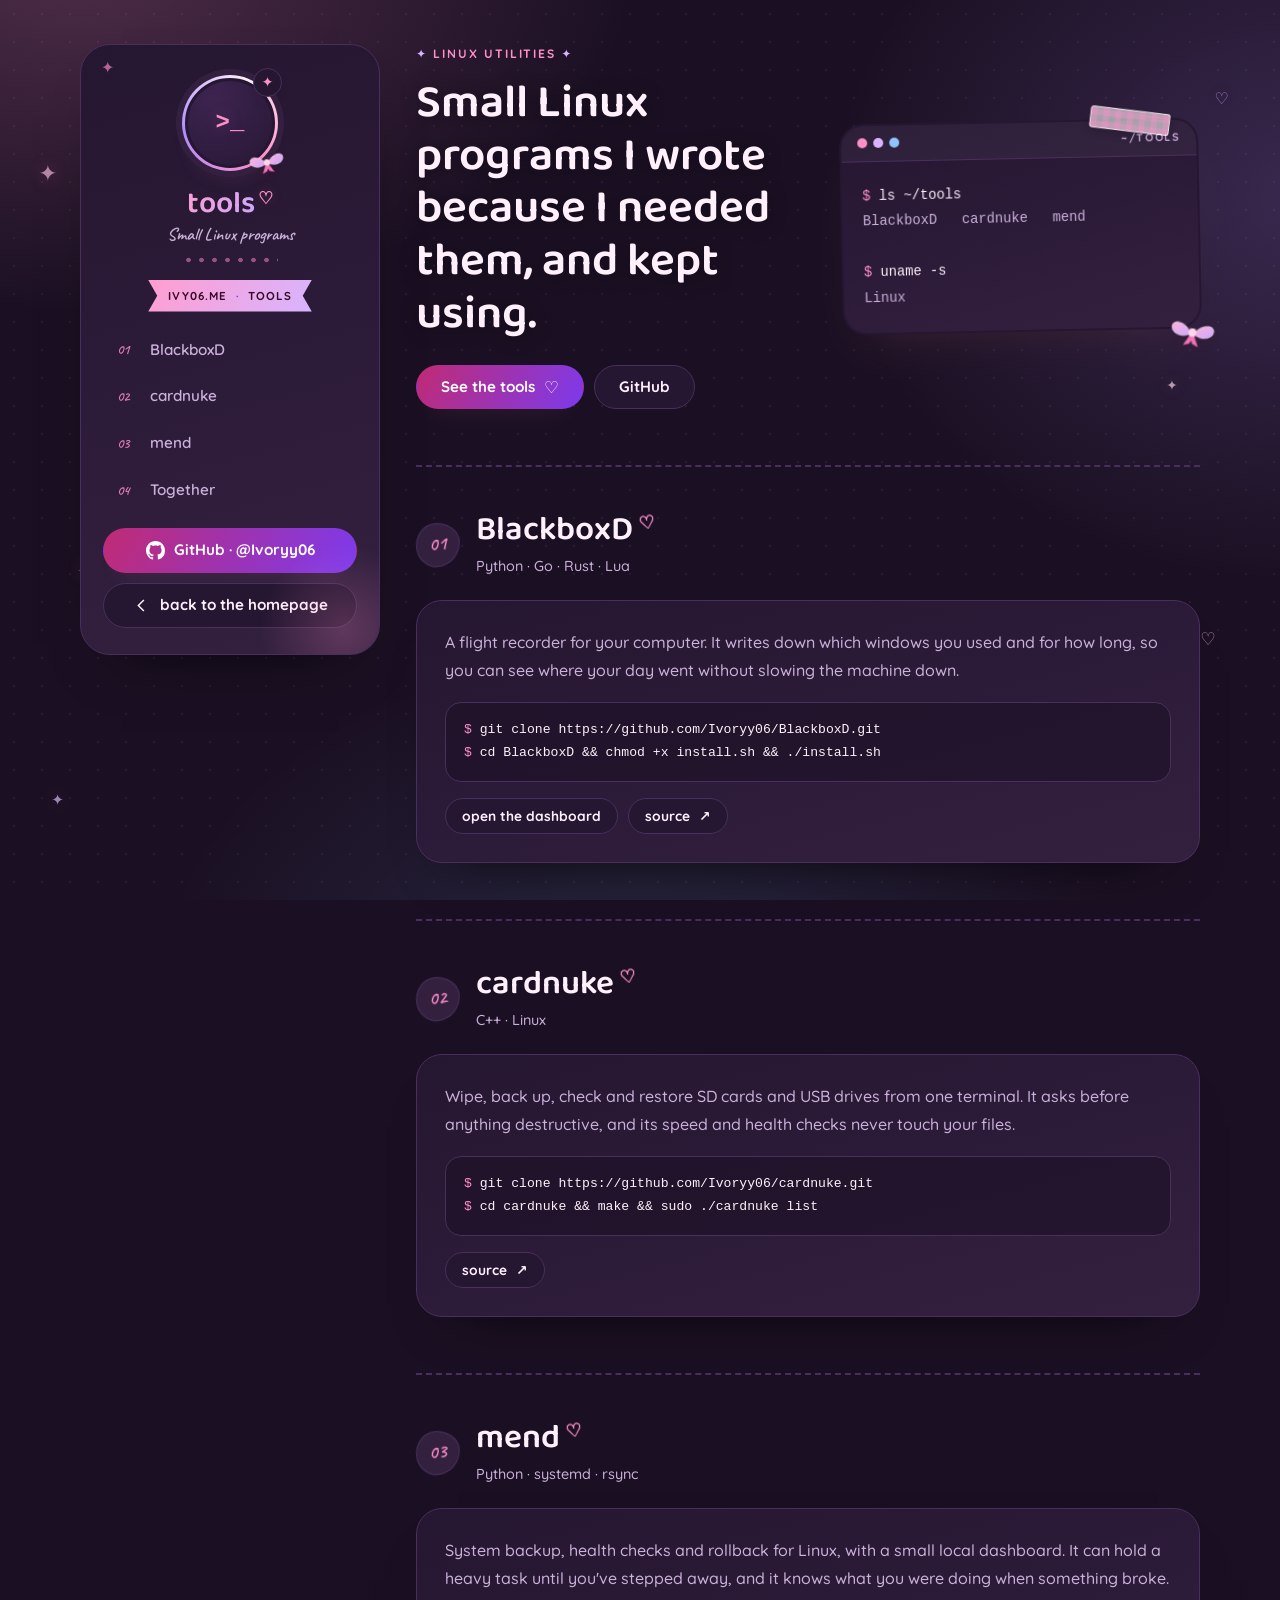
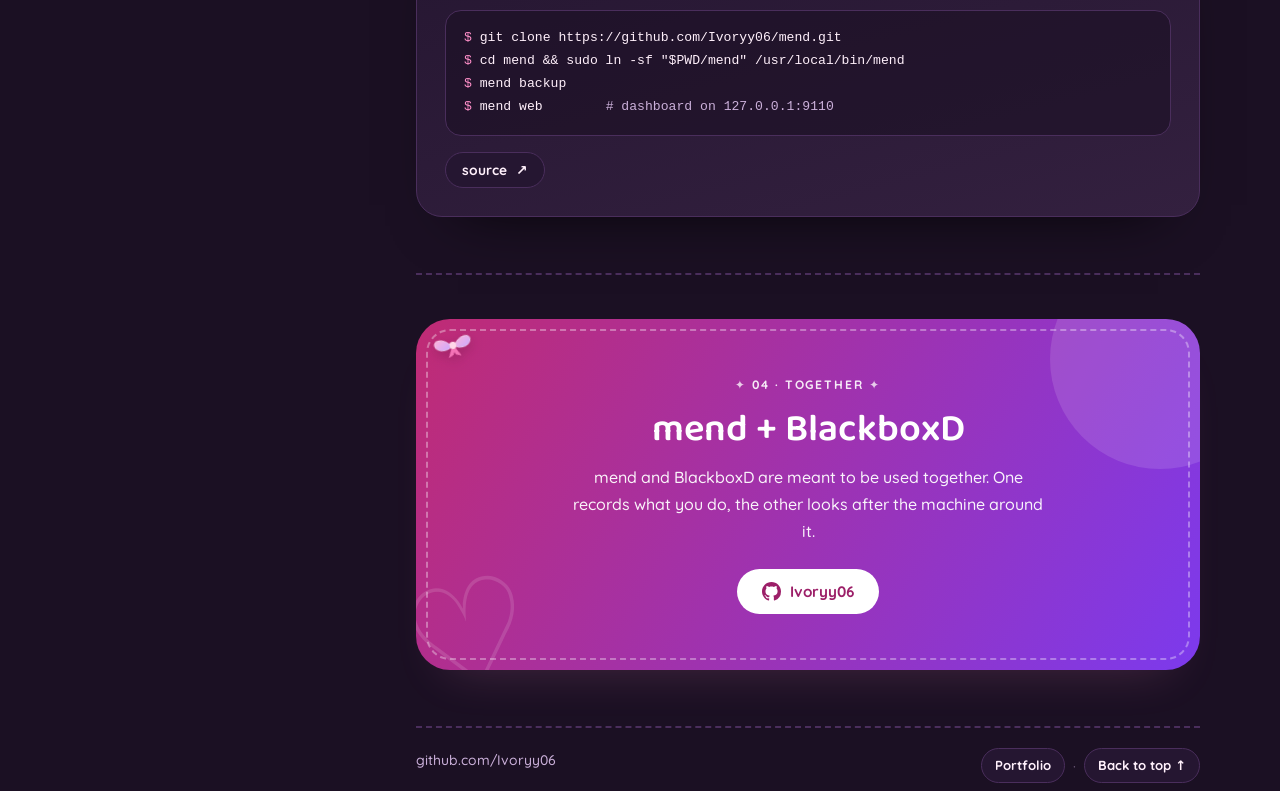
==== commit 16fd4fea: "release mend on the tools page" ====
--- a/tools/index.html
+++ b/tools/index.html
@@ -307,12 +307,6 @@
       color: var(--primary); vertical-align: .55em; transform: rotate(-10deg);
     }
     .block-head p:not(.eyebrow) { margin: 4px 0 0; font-size: .9rem; color: var(--muted); }
-    .soon-badge {
-      display: inline-block; margin-left: 10px; padding: 4px 10px; border-radius: 999px;
-      background: var(--panel-2); border: 1px dashed var(--line); color: var(--muted);
-      font: 700 .62rem/1 var(--font-body); letter-spacing: .12em; text-transform: uppercase;
-      vertical-align: .35em;
-    }
 
     /* One card per tool. */
     .tool { position: relative; padding: clamp(20px, 3vw, 28px); border-radius: 26px; }
@@ -329,13 +323,8 @@
       font: .82rem/1.75 var(--mono); color: var(--text); white-space: pre;
     }
     .code .p { color: var(--primary); }
+    .code .c { color: var(--muted); }
     .links { display: flex; flex-wrap: wrap; gap: 10px; margin-top: 16px; }
-    .links .soon-text {
-      display: inline-flex; align-items: center; padding: 9px 16px;
-      border-radius: 999px; border: 1.5px dashed var(--line);
-      color: var(--muted); font: 700 .86rem/1.2 var(--font-body);
-    }
-    .tool.soon { border-style: dashed; background: rgba(37, 22, 49, .55); box-shadow: none; }
 
     /* The closing note, like the portfolio's contact card. */
     .contact {
@@ -576,15 +565,19 @@
         <header class="block-head">
           <span class="num">03</span>
           <div>
-            <h2 id="mend-t">mend<span class="soon-badge">soon</span></h2>
+            <h2 id="mend-t">mend</h2>
             <p>Python · systemd · rsync</p>
           </div>
         </header>
 
-        <article class="card tool soon">
-          <p>System backup, health checks and rollback for Linux, with a terminal interface. It's built to work with BlackboxD: it can hold a backup until you've stepped away, and it knows what you were doing when something broke.</p>
+        <article class="card tool">
+          <p>System backup, health checks and rollback for Linux, with a small local dashboard. It can hold a heavy task until you've stepped away, and it knows what you were doing when something broke.</p>
+          <pre class="code"><span class="p">$</span> git clone https://github.com/Ivoryy06/mend.git
+<span class="p">$</span> cd mend &amp;&amp; sudo ln -sf "$PWD/mend" /usr/local/bin/mend
+<span class="p">$</span> mend backup
+<span class="p">$</span> mend web        <span class="c"># dashboard on 127.0.0.1:9110</span></pre>
           <div class="links">
-            <span class="soon-text">source: not public yet</span>
+            <a class="btn ghost small" href="https://github.com/Ivoryy06/mend" target="_blank" rel="noopener noreferrer">source <span aria-hidden="true">↗</span></a>
           </div>
         </article>
       </section>
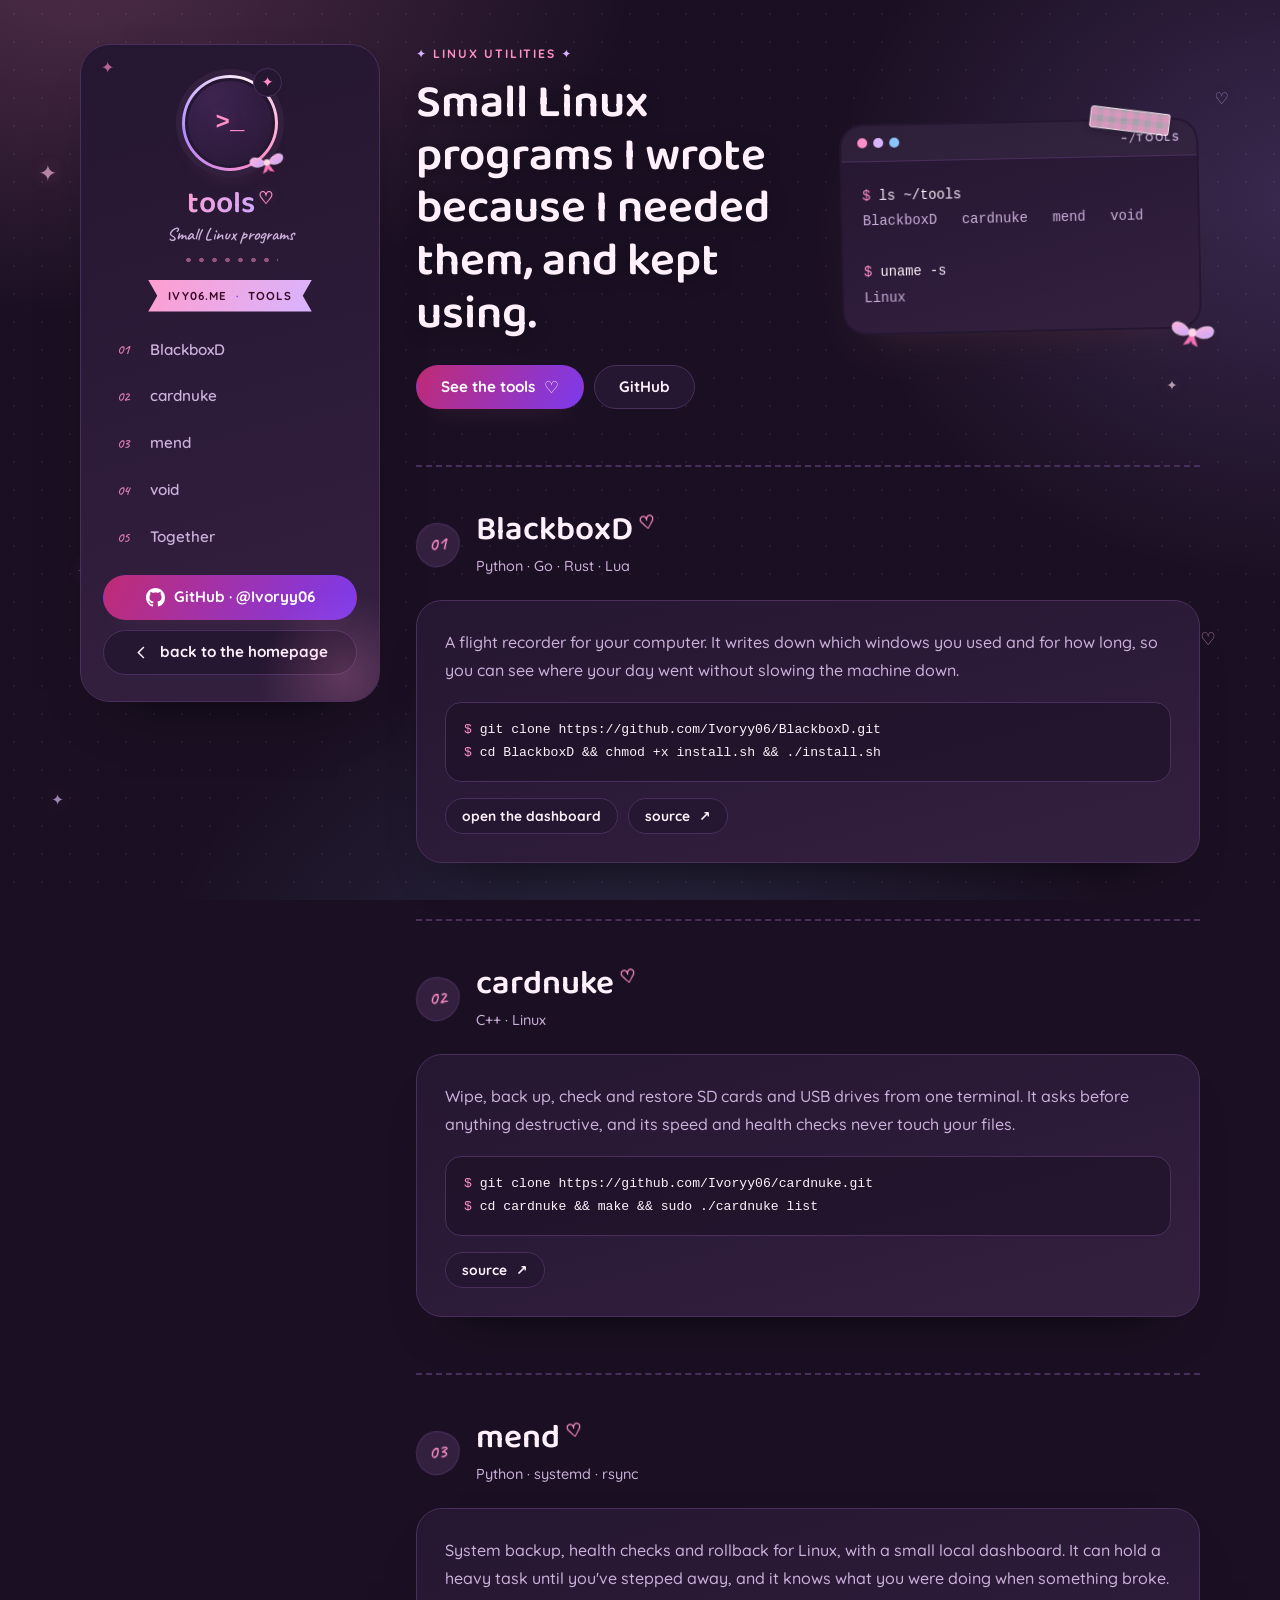
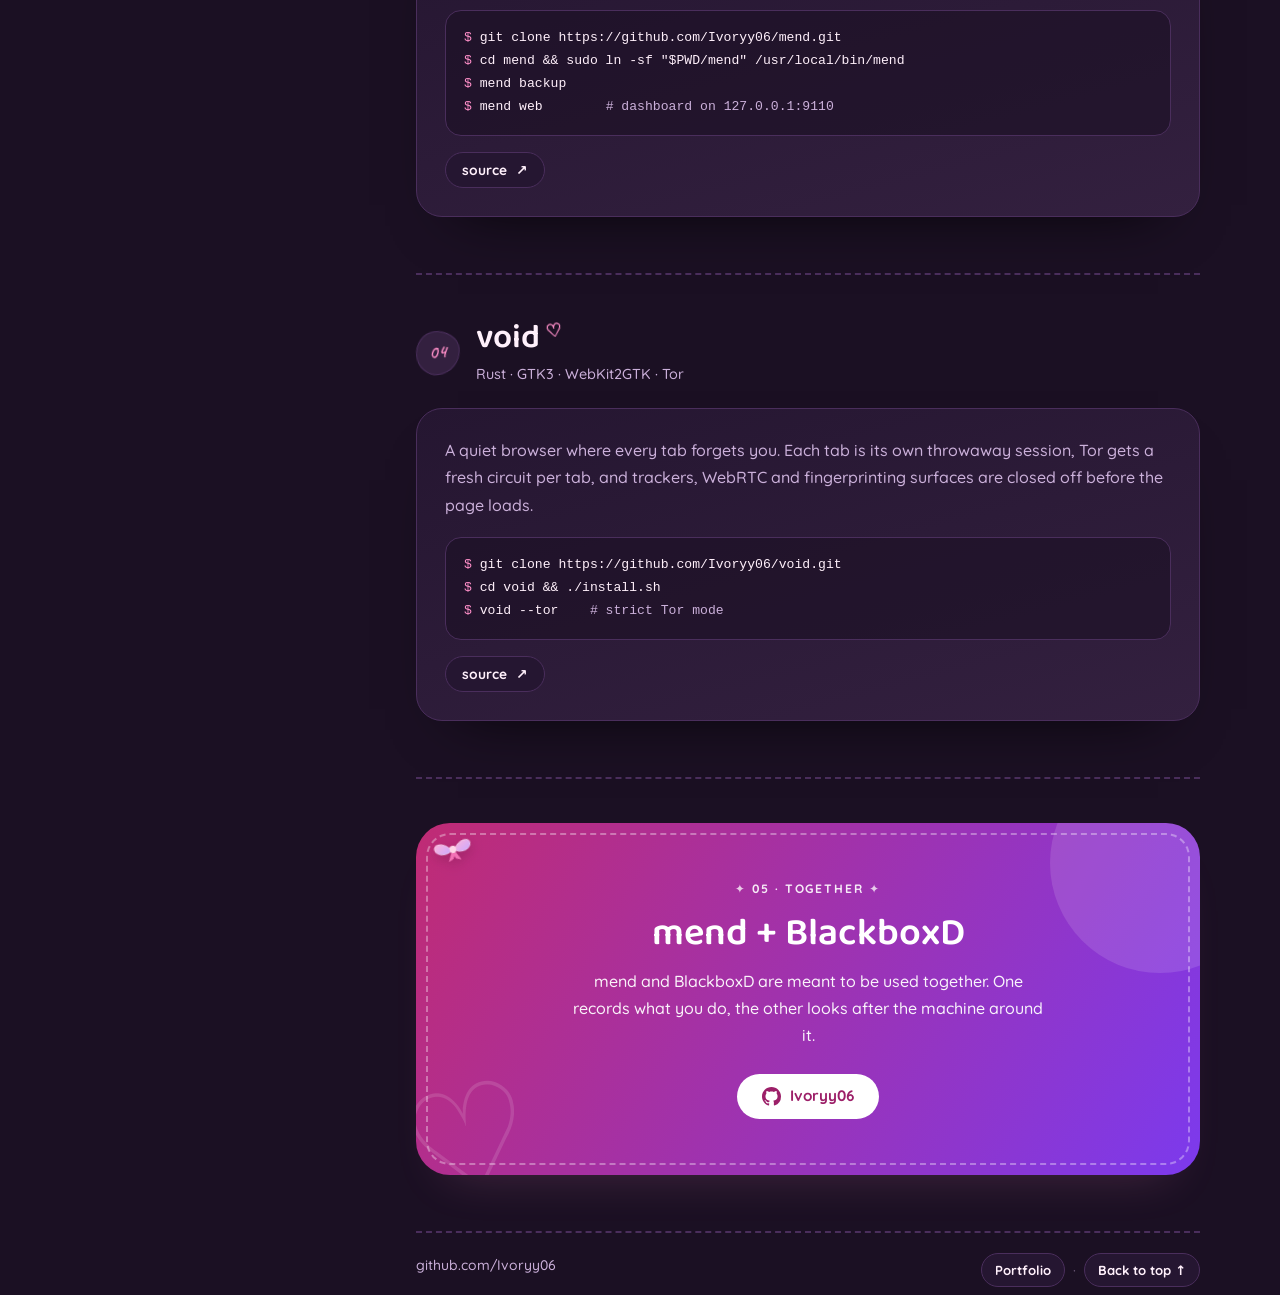
==== commit 9c407144: "add void to the tools list" ====
--- a/tools/index.html
+++ b/tools/index.html
@@ -4,9 +4,9 @@
   <meta charset="UTF-8" />
   <meta name="viewport" content="width=device-width, initial-scale=1, viewport-fit=cover" />
   <title>Tools – Ivory</title>
-  <meta name="description" content="Small Linux programs I wrote because I needed them: BlackboxD, cardnuke and mend." />
+  <meta name="description" content="Small Linux programs I wrote because I needed them: BlackboxD, cardnuke, mend and void." />
   <meta property="og:title" content="Tools – Ivory" />
-  <meta property="og:description" content="Small Linux programs I wrote because I needed them: BlackboxD, cardnuke and mend." />
+  <meta property="og:description" content="Small Linux programs I wrote because I needed them: BlackboxD, cardnuke, mend and void." />
   <meta property="og:type" content="website" />
   <meta property="og:url" content="https://ivy06.me/tools/" />
   <meta name="color-scheme" content="dark" />
@@ -481,7 +481,8 @@
           <a href="#blackboxd"><span class="n">01</span>BlackboxD</a>
           <a href="#cardnuke"><span class="n">02</span>cardnuke</a>
           <a href="#mend"><span class="n">03</span>mend</a>
-          <a href="#together"><span class="n">04</span>Together</a>
+          <a href="#void"><span class="n">04</span>void</a>
+          <a href="#together"><span class="n">05</span>Together</a>
         </nav>
 
         <div class="profile-actions">
@@ -513,7 +514,7 @@
           <div class="terminal">
             <div class="term-bar"><i></i><i></i><i></i><b>~/tools</b></div>
             <pre><span class="p">$</span> ls ~/tools
-<span class="out">BlackboxD   cardnuke   mend</span>
+<span class="out">BlackboxD   cardnuke   mend   void</span>
 
 <span class="p">$</span> uname -s
 <span class="out">Linux</span></pre>
@@ -582,10 +583,30 @@
         </article>
       </section>
 
+      <section class="block reveal" id="void" aria-labelledby="void-t">
+        <header class="block-head">
+          <span class="num">04</span>
+          <div>
+            <h2 id="void-t">void</h2>
+            <p>Rust · GTK3 · WebKit2GTK · Tor</p>
+          </div>
+        </header>
+
+        <article class="card tool">
+          <p>A quiet browser where every tab forgets you. Each tab is its own throwaway session, Tor gets a fresh circuit per tab, and trackers, WebRTC and fingerprinting surfaces are closed off before the page loads.</p>
+          <pre class="code"><span class="p">$</span> git clone https://github.com/Ivoryy06/void.git
+<span class="p">$</span> cd void &amp;&amp; ./install.sh
+<span class="p">$</span> void --tor    <span class="c"># strict Tor mode</span></pre>
+          <div class="links">
+            <a class="btn ghost small" href="https://github.com/Ivoryy06/void" target="_blank" rel="noopener noreferrer">source <span aria-hidden="true">↗</span></a>
+          </div>
+        </article>
+      </section>
+
       <section class="block reveal" id="together" aria-labelledby="together-t">
         <div class="contact">
           <svg class="bow contact-bow" viewBox="0 0 64 40" aria-hidden="true"><use href="#bow" /></svg>
-          <p class="eyebrow light">04 · Together</p>
+          <p class="eyebrow light">05 · Together</p>
           <h2 id="together-t">mend + BlackboxD</h2>
           <p>mend and BlackboxD are meant to be used together. One records what you do, the other looks after the machine around it.</p>
           <div class="contact-actions">
